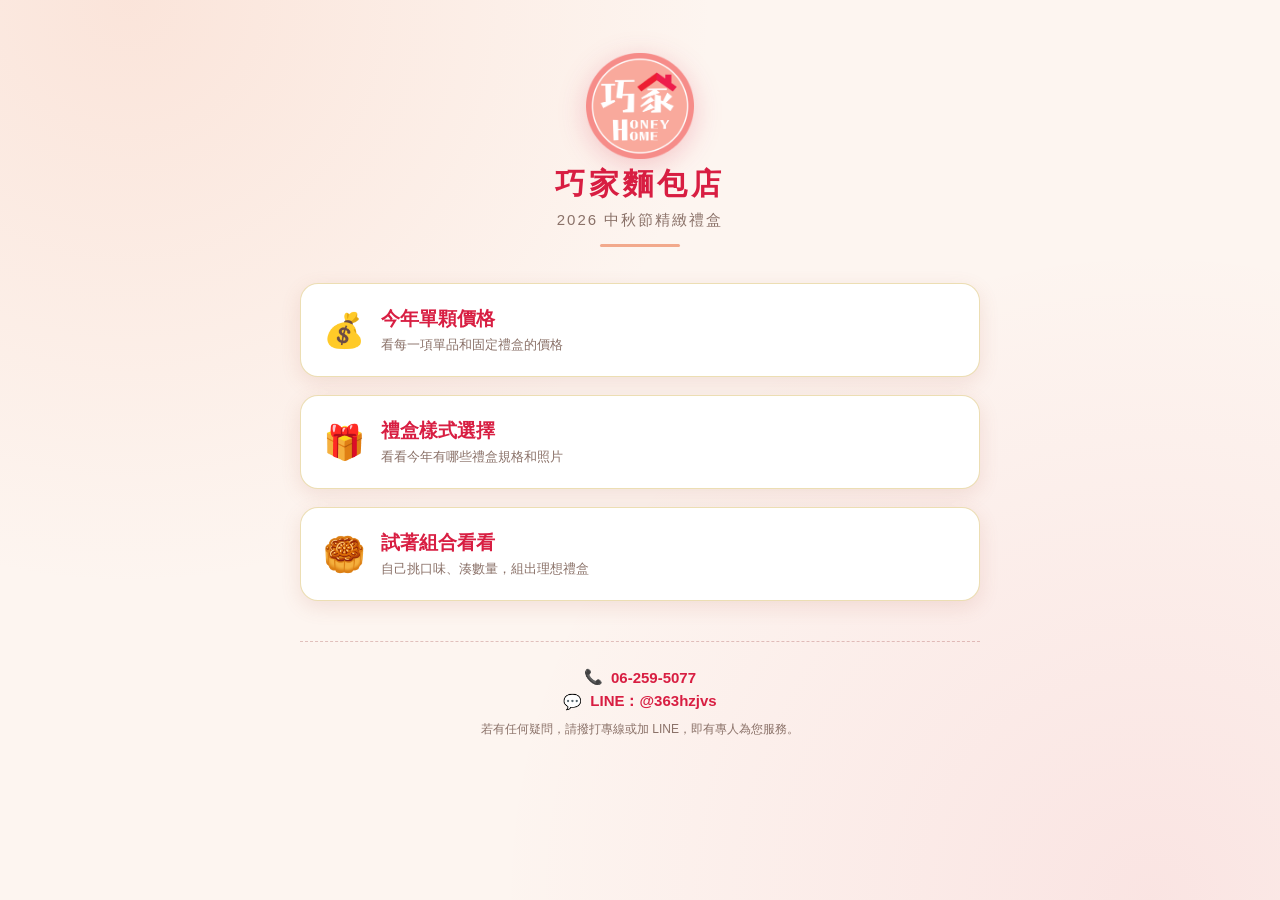
==== index.html @ e634c0c2 "fix: 圖片加上版本號避免瀏覽器快取舊圖，logo.png 清除多餘中繼資料 Co-Authored-By: Claude Sonnet 5 <noreply@anthropic.com>" ====
<!DOCTYPE html>
<html lang="zh-Hant">
<head>
<meta charset="UTF-8" />
<meta name="viewport" content="width=device-width, initial-scale=1.0" />
<title>巧家麵包店｜中秋禮盒互動訂購</title>
<link rel="stylesheet" href="style.css" />
</head>
<body>

<!-- ========== 首頁 ========== -->
<section id="home" class="screen page">
  <div class="brand-header">
    <img class="brand-logo" src="assets/img/logo.png?v=1" alt="巧家麵包店 Honey Home" />
    <div class="brand-name" id="brand-name">巧家麵包店</div>
    <div class="brand-sub">2026 中秋節精緻禮盒</div>
    <div class="brand-divider"></div>
  </div>

  <div class="big-nav">
    <button id="btn-price" class="big-btn">
      <span class="icon">💰</span>
      <div>
        <div class="label">今年單顆價格</div>
        <div class="desc">看每一項單品和固定禮盒的價格</div>
      </div>
    </button>
    <button id="btn-boxes" class="big-btn">
      <span class="icon">🎁</span>
      <div>
        <div class="label">禮盒樣式選擇</div>
        <div class="desc">看看今年有哪些禮盒規格和照片</div>
      </div>
    </button>
    <button id="btn-combo" class="big-btn">
      <span class="icon">🥮</span>
      <div>
        <div class="label">試著組合看看</div>
        <div class="desc">自己挑口味、湊數量，組出理想禮盒</div>
      </div>
    </button>
  </div>

  <div class="contact-footer">
    <div class="row">📞 <a id="footer-phone" href="tel:">--</a></div>
    <div class="row">💬 <a id="footer-line" href="#" target="_blank" rel="noopener"><span id="footer-line-text">LINE</span></a></div>
    <div class="note" id="footer-note"></div>
  </div>
</section>

<!-- ========== 按鈕一：單顆價格 ========== -->
<section id="screen-price" class="screen page hidden">
  <div class="topbar">
    <button class="back-btn" data-back>‹</button>
    <h1>今年單顆價格</h1>
  </div>
  <div id="price-list"></div>
</section>

<!-- ========== 按鈕二：禮盒樣式選擇 ========== -->
<section id="screen-boxes" class="screen page hidden">
  <div class="topbar">
    <button class="back-btn" data-back>‹</button>
    <h1>禮盒樣式選擇</h1>
  </div>
  <div id="box-gallery"></div>
</section>

<section id="screen-fixed-contact" class="screen page hidden">
  <div class="topbar">
    <button class="back-btn" data-back>‹</button>
    <h1>固定禮盒</h1>
  </div>
  <p>這款禮盒是整組固定內容，無法線上調整比例，歡迎直接來電或加 LINE 詢問訂購～</p>
</section>

<!-- ========== 按鈕三：自己組合看看（選禮盒） ========== -->
<section id="screen-combo-pick" class="screen page hidden">
  <div class="topbar">
    <button class="back-btn" data-back>‹</button>
    <h1>試著組合看看</h1>
  </div>
  <div id="cart-banner" class="cart-banner hidden"></div>
  <p style="color:var(--ink-soft);font-size:14px;">先選一款想組合的禮盒：</p>
  <div id="combo-box-grid" class="box-select-grid"></div>
</section>

<!-- ========== 按鈕三：組合細節 ========== -->
<section id="screen-combo-detail" class="screen page hidden">
  <div class="topbar">
    <button class="back-btn" data-back>‹</button>
    <h1 id="combo-detail-title">組合禮盒</h1>
  </div>
  <div id="combo-detail-body"></div>

  <div id="combo-summary" class="combo-summary">
    <div id="combo-remain" class="remain"></div>
    <div id="combo-total" class="total">總金額：$0</div>
    <button id="combo-next-btn" class="solid-btn" disabled>加入訂單清單</button>
  </div>
</section>

<!-- ========== 訂單清單（購物車） ========== -->
<section id="screen-cart" class="screen page hidden">
  <div class="topbar">
    <button class="back-btn" data-back>‹</button>
    <h1>我的訂單清單</h1>
  </div>
  <div id="cart-list"></div>

  <div class="combo-summary">
    <div id="cart-total" class="total">訂單總金額：$0</div>
    <button id="cart-add-more-btn" class="ghost-btn" style="width:100%;margin-bottom:10px;">再加一個禮盒</button>
    <button id="cart-checkout-btn" class="solid-btn" disabled>填寫資料，送出訂單</button>
  </div>
</section>

<!-- ========== 訂單表單 ========== -->
<section id="screen-order-form" class="screen page hidden">
  <div class="topbar">
    <button class="back-btn" data-back>‹</button>
    <h1>填寫訂購資料</h1>
  </div>

  <div class="order-recap" id="order-recap"></div>

  <form id="order-form">
    <div class="field">
      <label>訂貨人姓名 *</label>
      <input type="text" id="order-name" required />
    </div>
    <div class="field">
      <label>訂貨人電話 *</label>
      <input type="tel" id="order-phone" required />
    </div>
    <div class="field">
      <label>到貨日期</label>
      <input type="date" id="order-date" />
    </div>

    <div class="section-title" style="margin-top:6px;">收貨人資訊</div>
    <label class="checkbox-row">
      <input type="checkbox" id="order-same-as-orderer" />
      收貨人同訂貨人
    </label>

    <div id="order-recipient-fields">
      <div class="field">
        <label>收貨人姓名 *</label>
        <input type="text" id="order-recipient-name" required />
      </div>
      <div class="field">
        <label>收貨人電話 *</label>
        <input type="tel" id="order-recipient-phone" required />
      </div>
      <div class="field">
        <label>收貨人地址 *</label>
        <input type="text" id="order-recipient-address" required />
      </div>
    </div>

    <div class="field">
      <label>備註</label>
      <textarea id="order-note" placeholder="有其他需求可以寫在這裡"></textarea>
    </div>
    <button type="submit" class="solid-btn">送出訂單</button>
  </form>
  <iframe name="hidden-submit-frame" id="hidden-submit-frame" style="display:none"></iframe>
</section>

<!-- ========== 送出成功（自動送進 Google 表單時） ========== -->
<section id="screen-order-success" class="screen page hidden">
  <div class="success-box">
    <div class="emoji">🎉</div>
    <h2>已送出，謝謝訂購！</h2>
    <p>我們收到您的訂單囉，會盡快跟您確認細節～</p>
    <button id="btn-back-home-success" class="ghost-btn" style="margin-top:20px;">回首頁</button>
  </div>
</section>

<!-- ========== 送出備援（Google 表單尚未設定時） ========== -->
<section id="screen-order-fallback" class="screen page hidden">
  <div class="topbar">
    <h1>再一步就送出訂單囉</h1>
  </div>
  <p style="font-size:14px;color:var(--ink-soft);">請選一種方式，把下面的訂單內容送給我們：</p>
  <div class="order-recap" id="fallback-text"></div>
  <div style="display:flex;flex-direction:column;gap:10px;">
    <button id="fallback-copy" class="solid-btn">複製訂單內容</button>
    <a id="fallback-line" class="ghost-btn" style="text-align:center;text-decoration:none;" target="_blank" rel="noopener">用 LINE 傳送（貼上剛複製的內容）</a>
    <a id="fallback-mail" class="ghost-btn" style="text-align:center;text-decoration:none;">用 Email 寄出</a>
  </div>
  <button id="btn-back-home-fallback" class="ghost-btn" style="margin-top:20px;width:100%;">回首頁</button>
</section>

<script src="data.js"></script>
<script src="app.js"></script>
</body>
</html>
---- style.css ----
:root {
  --bg: #fdf5f0;
  --bg-card: #ffffff;
  --ink: #4a2f2a;
  --ink-soft: #8a7168;
  --gold: #f2a98c;
  --maroon: #d81e42;
  --maroon-dark: #b0132f;
  --green: #4c6b3f;
  --line-green: #06c755;
  --radius: 18px;
  --shadow: 0 6px 20px rgba(180, 90, 70, 0.14);
}

* {
  box-sizing: border-box;
}

html, body {
  margin: 0;
  padding: 0;
}

body {
  font-family: "PingFang TC", "Noto Sans TC", "Microsoft JhengHei", sans-serif;
  background: var(--bg);
  background-image:
    radial-gradient(circle at 10% 0%, rgba(242, 169, 140, 0.22), transparent 40%),
    radial-gradient(circle at 90% 100%, rgba(216, 30, 66, 0.08), transparent 45%);
  color: var(--ink);
  min-height: 100vh;
  display: flex;
  flex-direction: column;
}

.page {
  flex: 1;
  width: 100%;
  max-width: 720px;
  margin: 0 auto;
  padding: 24px 20px 40px;
}

.hidden {
  display: none !important;
}

/* ---------- Header / Logo ---------- */
.brand-header {
  text-align: center;
  padding: 28px 16px 8px;
}

.brand-logo {
  width: 108px;
  height: 108px;
  object-fit: contain;
  filter: drop-shadow(0 6px 14px rgba(216, 30, 66, 0.22));
}

.brand-header .brand-name {
  font-size: 30px;
  font-weight: 800;
  letter-spacing: 4px;
  color: var(--maroon);
}

.brand-header .brand-sub {
  margin-top: 6px;
  font-size: 15px;
  color: var(--ink-soft);
  letter-spacing: 2px;
}

.brand-divider {
  width: 80px;
  height: 3px;
  background: var(--gold);
  margin: 14px auto 0;
  border-radius: 2px;
}

/* ---------- Top bar for sub-pages ---------- */
.topbar {
  display: flex;
  align-items: center;
  gap: 10px;
  padding: 16px 4px 8px;
}

.back-btn {
  border: none;
  background: var(--bg-card);
  box-shadow: var(--shadow);
  width: 40px;
  height: 40px;
  border-radius: 50%;
  font-size: 18px;
  color: var(--maroon);
  cursor: pointer;
  flex-shrink: 0;
}

.topbar h1 {
  font-size: 20px;
  margin: 0;
  color: var(--maroon);
}

/* ---------- Home big buttons ---------- */
.big-nav {
  display: flex;
  flex-direction: column;
  gap: 18px;
  margin-top: 28px;
}

.big-btn {
  display: flex;
  align-items: center;
  gap: 16px;
  padding: 22px 22px;
  background: var(--bg-card);
  border-radius: var(--radius);
  box-shadow: var(--shadow);
  border: 1px solid rgba(201, 162, 39, 0.35);
  cursor: pointer;
  text-align: left;
  width: 100%;
  transition: transform 0.15s ease, box-shadow 0.15s ease;
}

.big-btn:active {
  transform: scale(0.98);
}

.big-btn .icon {
  font-size: 34px;
  flex-shrink: 0;
}

.big-btn .label {
  font-size: 19px;
  font-weight: 700;
  color: var(--maroon);
}

.big-btn .desc {
  font-size: 13px;
  color: var(--ink-soft);
  margin-top: 4px;
}

/* ---------- Footer contact ---------- */
.contact-footer {
  margin-top: 40px;
  text-align: center;
  padding: 20px 16px 8px;
  border-top: 1px dashed rgba(139, 35, 35, 0.25);
}

.contact-footer .row {
  display: flex;
  align-items: center;
  justify-content: center;
  gap: 8px;
  margin: 6px 0;
  font-size: 15px;
  color: var(--ink);
}

.contact-footer a {
  color: var(--maroon);
  text-decoration: none;
  font-weight: 600;
}

.contact-footer .note {
  margin-top: 10px;
  font-size: 12px;
  color: var(--ink-soft);
}

/* ---------- Price list ---------- */
.price-card {
  background: var(--bg-card);
  border-radius: var(--radius);
  box-shadow: var(--shadow);
  padding: 16px 18px;
  margin-bottom: 14px;
  display: flex;
  gap: 14px;
  align-items: center;
}

.price-card img {
  width: 64px;
  height: 64px;
  object-fit: cover;
  border-radius: 12px;
  background: #f0e6d2;
  flex-shrink: 0;
}

.price-card .info {
  flex: 1;
}

.price-card .name {
  font-weight: 700;
  font-size: 17px;
  color: var(--maroon);
}

.price-card .subtitle {
  font-size: 12px;
  color: var(--ink-soft);
  margin-left: 6px;
}

.price-card .flavors {
  font-size: 13px;
  color: var(--ink-soft);
  margin-top: 4px;
}

.price-card .price {
  font-size: 18px;
  font-weight: 800;
  color: var(--maroon);
  white-space: nowrap;
}

.price-card .price small {
  font-size: 12px;
  font-weight: 400;
  color: var(--ink-soft);
}

.section-title {
  font-size: 15px;
  font-weight: 700;
  color: var(--ink-soft);
  margin: 22px 0 10px 4px;
  letter-spacing: 1px;
}

/* ---------- Gift box gallery ---------- */
.box-card {
  background: var(--bg-card);
  border-radius: var(--radius);
  box-shadow: var(--shadow);
  overflow: hidden;
  margin-bottom: 18px;
}

.box-card img {
  width: 100%;
  height: 180px;
  object-fit: contain;
  background: #fff;
  display: block;
}

.box-card .body {
  padding: 14px 16px 18px;
}

.box-card .name {
  font-weight: 700;
  font-size: 17px;
  color: var(--maroon);
  margin-bottom: 4px;
}

.box-card .meta {
  font-size: 13px;
  color: var(--ink-soft);
  margin-bottom: 10px;
}

.box-card .pending-tag {
  display: inline-block;
  background: #f3e3c3;
  color: #8a6d1f;
  font-size: 12px;
  padding: 3px 10px;
  border-radius: 999px;
  margin-bottom: 8px;
}

.ghost-btn {
  border: 1.5px solid var(--maroon);
  color: var(--maroon);
  background: transparent;
  padding: 9px 16px;
  border-radius: 999px;
  font-size: 14px;
  font-weight: 600;
  cursor: pointer;
}

.solid-btn {
  border: none;
  background: var(--maroon);
  color: #fff;
  padding: 12px 20px;
  border-radius: 999px;
  font-size: 15px;
  font-weight: 700;
  cursor: pointer;
  width: 100%;
}

.solid-btn:disabled {
  background: #cbbfae;
  cursor: not-allowed;
}

/* ---------- Combo builder ---------- */
.cart-banner {
  display: flex;
  align-items: center;
  justify-content: space-between;
  background: #fff2ea;
  border: 1.5px solid var(--gold);
  border-radius: 14px;
  padding: 10px 14px;
  margin: 4px 0 14px;
  font-size: 14px;
  color: var(--ink);
}

.cart-banner .ghost-btn {
  padding: 6px 14px;
  font-size: 13px;
}

.box-select-grid {
  display: grid;
  grid-template-columns: 1fr 1fr;
  gap: 12px;
  margin-top: 12px;
}

.box-select-card {
  background: var(--bg-card);
  border-radius: 14px;
  box-shadow: var(--shadow);
  padding: 14px 10px;
  text-align: center;
  cursor: pointer;
  border: 2px solid transparent;
}

.box-select-card.active {
  border-color: var(--maroon);
}

.box-select-card .name {
  font-size: 14px;
  font-weight: 700;
  color: var(--maroon);
  margin-top: 6px;
}

.size-chip-row {
  display: flex;
  gap: 10px;
  margin: 14px 0;
  flex-wrap: wrap;
}

.size-chip {
  border: 1.5px solid var(--gold);
  color: var(--ink);
  background: #fff;
  padding: 8px 18px;
  border-radius: 999px;
  font-weight: 600;
  cursor: pointer;
}

.size-chip.active {
  background: var(--gold);
  color: #fff;
  border-color: var(--gold);
}

.combo-part-title {
  font-weight: 700;
  color: var(--maroon);
  margin: 18px 0 6px;
  font-size: 15px;
}

.flavor-row {
  display: flex;
  align-items: center;
  justify-content: space-between;
  background: var(--bg-card);
  border-radius: 12px;
  padding: 10px 14px;
  margin-bottom: 8px;
  box-shadow: 0 2px 8px rgba(60, 40, 20, 0.06);
}

.flavor-row .fname {
  font-size: 15px;
}

.qty-control {
  display: flex;
  align-items: center;
  gap: 10px;
}

.qty-btn {
  width: 32px;
  height: 32px;
  border-radius: 50%;
  border: none;
  background: var(--maroon);
  color: #fff;
  font-size: 18px;
  line-height: 1;
  cursor: pointer;
}

.qty-btn:disabled {
  background: #d8cdbc;
  cursor: not-allowed;
}

.qty-num {
  min-width: 22px;
  text-align: center;
  font-weight: 700;
  font-size: 16px;
}

.qty-num-input {
  width: 44px;
  text-align: center;
  font-weight: 700;
  font-size: 16px;
  font-family: inherit;
  color: var(--ink);
  border: 1.5px solid #e0d3ba;
  border-radius: 8px;
  padding: 5px 2px;
  background: #fff;
  -moz-appearance: textfield;
}

.qty-num-input::-webkit-outer-spin-button,
.qty-num-input::-webkit-inner-spin-button {
  -webkit-appearance: none;
  margin: 0;
}

.combo-summary {
  position: sticky;
  bottom: 0;
  background: var(--bg-card);
  border-radius: var(--radius) var(--radius) 0 0;
  box-shadow: 0 -6px 20px rgba(60, 40, 20, 0.14);
  padding: 14px 18px 18px;
  margin: 24px -20px -40px;
}

.combo-summary .remain {
  font-size: 14px;
  color: var(--ink-soft);
  margin-bottom: 4px;
}

.combo-summary .remain.ok {
  color: var(--green);
  font-weight: 700;
}

.combo-summary .total {
  font-size: 22px;
  font-weight: 800;
  color: var(--maroon);
  margin-bottom: 10px;
}

/* ---------- Order form ---------- */
.field {
  margin-bottom: 14px;
}

.field label {
  display: block;
  font-size: 13px;
  font-weight: 700;
  color: var(--ink-soft);
  margin-bottom: 5px;
}

.field input,
.field textarea {
  width: 100%;
  padding: 11px 12px;
  border-radius: 10px;
  border: 1.5px solid #e0d3ba;
  font-size: 15px;
  font-family: inherit;
  background: #fff;
}

.field textarea {
  resize: vertical;
  min-height: 60px;
}

.checkbox-row {
  display: flex;
  align-items: center;
  gap: 8px;
  font-size: 14px;
  color: var(--ink);
  margin: 4px 0 14px;
  cursor: pointer;
}

.checkbox-row input {
  width: 18px;
  height: 18px;
  accent-color: var(--maroon);
}

.order-recap {
  background: #fbf6ea;
  border: 1px dashed var(--gold);
  border-radius: 12px;
  padding: 12px 14px;
  font-size: 14px;
  margin-bottom: 16px;
  white-space: pre-wrap;
}

/* ---------- Toast / success ---------- */
.success-box {
  text-align: center;
  padding: 40px 16px;
}

.success-box .emoji {
  font-size: 56px;
}

.success-box h2 {
  color: var(--maroon);
  margin: 14px 0 6px;
}

.success-box p {
  color: var(--ink-soft);
  font-size: 14px;
}

.alert-note {
  background: #fdecec;
  border: 1px solid #e8b6b6;
  color: #8b2323;
  font-size: 13px;
  padding: 10px 12px;
  border-radius: 10px;
  margin-bottom: 14px;
}
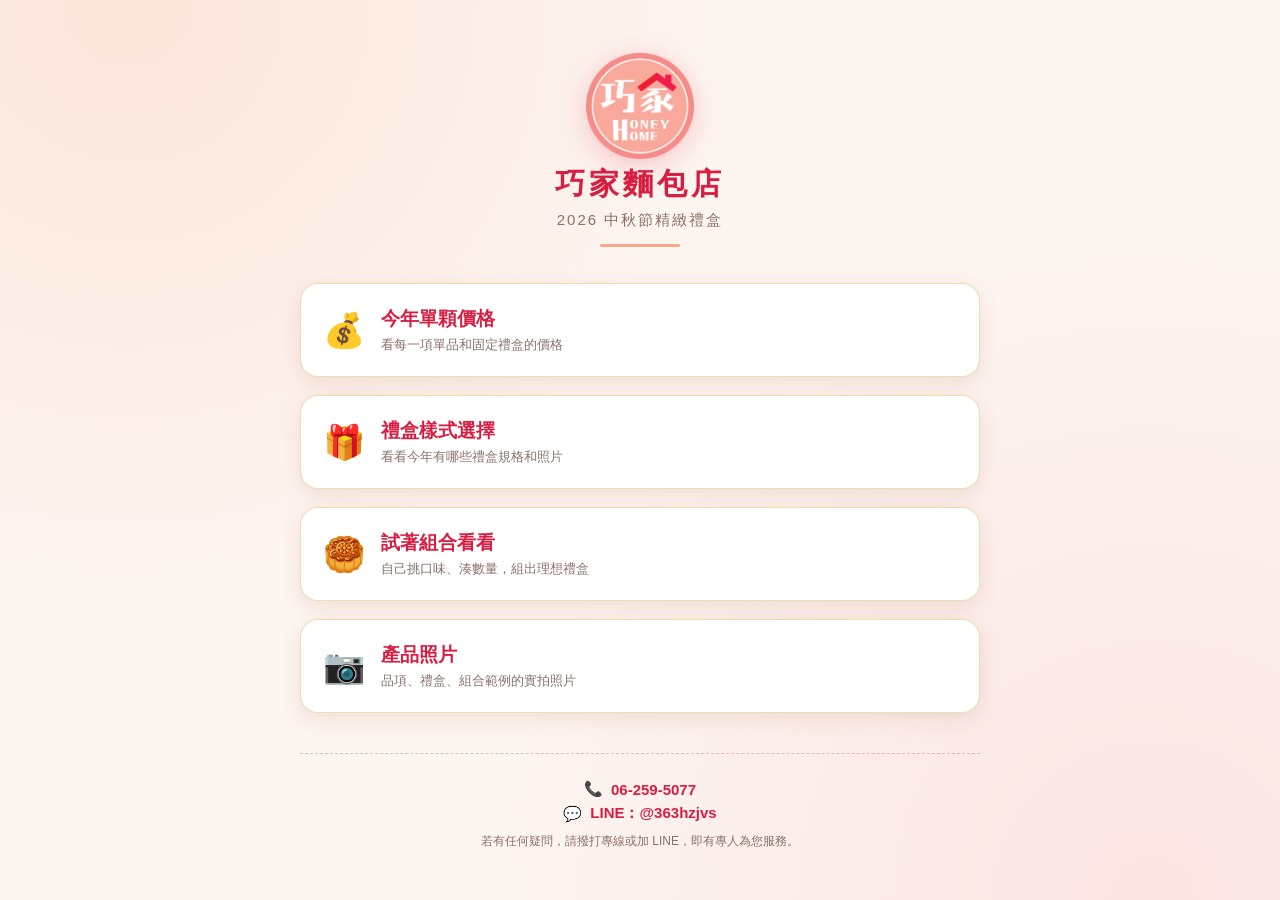
==== commit 7655f3af: "feat: 新增第四個按鈕「產品照片」，分三類別、支援陸續補照片 Co-Authored-By: Claude Sonnet 5 <noreply@anthropic.com>" ====
--- a/index.html
+++ b/index.html
@@ -39,6 +39,13 @@
         <div class="desc">自己挑口味、湊數量，組出理想禮盒</div>
       </div>
     </button>
+    <button id="btn-gallery" class="big-btn">
+      <span class="icon">📷</span>
+      <div>
+        <div class="label">產品照片</div>
+        <div class="desc">品項、禮盒、組合範例的實拍照片</div>
+      </div>
+    </button>
   </div>
 
   <div class="contact-footer">
@@ -74,6 +81,24 @@
   <p>這款禮盒是整組固定內容，無法線上調整比例，歡迎直接來電或加 LINE 詢問訂購～</p>
 </section>
 
+<!-- ========== 按鈕四：產品照片（選分類） ========== -->
+<section id="screen-gallery-pick" class="screen page hidden">
+  <div class="topbar">
+    <button class="back-btn" data-back>‹</button>
+    <h1>產品照片</h1>
+  </div>
+  <div id="gallery-category-list"></div>
+</section>
+
+<!-- ========== 產品照片：分類詳情 ========== -->
+<section id="screen-gallery-detail" class="screen page hidden">
+  <div class="topbar">
+    <button class="back-btn" data-back>‹</button>
+    <h1 id="gallery-detail-title">照片</h1>
+  </div>
+  <div id="gallery-photo-grid"></div>
+</section>
+
 <!-- ========== 按鈕三：自己組合看看（選禮盒） ========== -->
 <section id="screen-combo-pick" class="screen page hidden">
   <div class="topbar">
@@ -92,6 +117,15 @@
     <h1 id="combo-detail-title">組合禮盒</h1>
   </div>
   <div id="combo-detail-body"></div>
+
+  <div class="flavor-row" id="box-qty-row">
+    <span class="fname">訂購幾盒這樣的組合</span>
+    <div class="qty-control">
+      <button class="qty-btn" id="box-qty-dec">−</button>
+      <input class="qty-num-input" type="number" inputmode="numeric" min="1" step="1" value="1" id="box-qty-input">
+      <button class="qty-btn" id="box-qty-inc">＋</button>
+    </div>
+  </div>
 
   <div id="combo-summary" class="combo-summary">
     <div id="combo-remain" class="remain"></div>
@@ -125,37 +159,45 @@
   <div class="order-recap" id="order-recap"></div>
 
   <form id="order-form">
-    <div class="field">
-      <label>訂貨人姓名 *</label>
+    <div class="section-title" style="margin-top:0;">取貨方式</div>
+    <div class="size-chip-row">
+      <button type="button" class="size-chip active" id="pickup-method-pickup" data-method="pickup">自取</button>
+      <button type="button" class="size-chip" id="pickup-method-mail" data-method="mail">郵寄</button>
+    </div>
+
+    <div class="field">
+      <label id="order-name-label">聯絡人姓名 *</label>
       <input type="text" id="order-name" required />
     </div>
     <div class="field">
-      <label>訂貨人電話 *</label>
+      <label id="order-phone-label">聯絡人手機 *</label>
       <input type="tel" id="order-phone" required />
     </div>
     <div class="field">
-      <label>到貨日期</label>
+      <label id="order-date-label">取貨日期</label>
       <input type="date" id="order-date" />
     </div>
 
-    <div class="section-title" style="margin-top:6px;">收貨人資訊</div>
-    <label class="checkbox-row">
-      <input type="checkbox" id="order-same-as-orderer" />
-      收貨人同訂貨人
-    </label>
-
-    <div id="order-recipient-fields">
-      <div class="field">
-        <label>收貨人姓名 *</label>
-        <input type="text" id="order-recipient-name" required />
-      </div>
-      <div class="field">
-        <label>收貨人電話 *</label>
-        <input type="tel" id="order-recipient-phone" required />
+    <div id="order-mail-block" class="hidden">
+      <div class="section-title">收貨人資訊</div>
+      <label class="checkbox-row">
+        <input type="checkbox" id="order-same-as-orderer" />
+        收貨人同訂貨人
+      </label>
+
+      <div id="order-recipient-name-phone">
+        <div class="field">
+          <label>收貨人姓名 *</label>
+          <input type="text" id="order-recipient-name" />
+        </div>
+        <div class="field">
+          <label>收貨人電話 *</label>
+          <input type="tel" id="order-recipient-phone" />
+        </div>
       </div>
       <div class="field">
         <label>收貨人地址 *</label>
-        <input type="text" id="order-recipient-address" required />
+        <input type="text" id="order-recipient-address" placeholder="郵寄一定要填寫地址" />
       </div>
     </div>
 
--- a/style.css
+++ b/style.css
@@ -317,6 +317,77 @@
   cursor: not-allowed;
 }
 
+/* ---------- Product photo gallery ---------- */
+.gallery-category-card {
+  display: flex;
+  align-items: center;
+  gap: 14px;
+  padding: 18px 20px;
+  background: var(--bg-card);
+  border-radius: var(--radius);
+  box-shadow: var(--shadow);
+  margin-bottom: 14px;
+  cursor: pointer;
+  border: 1px solid rgba(201, 162, 39, 0.25);
+}
+
+.gallery-category-card .icon {
+  font-size: 30px;
+  flex-shrink: 0;
+}
+
+.gallery-category-card .name {
+  font-weight: 700;
+  font-size: 17px;
+  color: var(--maroon);
+}
+
+.gallery-category-card .count {
+  font-size: 13px;
+  color: var(--ink-soft);
+  margin-top: 2px;
+}
+
+.gallery-grid {
+  display: grid;
+  grid-template-columns: 1fr 1fr;
+  gap: 12px;
+}
+
+.gallery-photo-card {
+  background: var(--bg-card);
+  border-radius: 14px;
+  box-shadow: var(--shadow);
+  overflow: hidden;
+}
+
+.gallery-photo-card img {
+  width: 100%;
+  height: 160px;
+  object-fit: cover;
+  display: block;
+  background: #f0e6d2;
+}
+
+.gallery-photo-card .caption {
+  padding: 8px 10px 10px;
+  font-size: 13px;
+  color: var(--ink);
+  text-align: center;
+}
+
+.gallery-empty {
+  text-align: center;
+  padding: 60px 20px;
+  color: var(--ink-soft);
+}
+
+.gallery-empty .emoji {
+  font-size: 40px;
+  display: block;
+  margin-bottom: 12px;
+}
+
 /* ---------- Combo builder ---------- */
 .cart-banner {
   display: flex;
